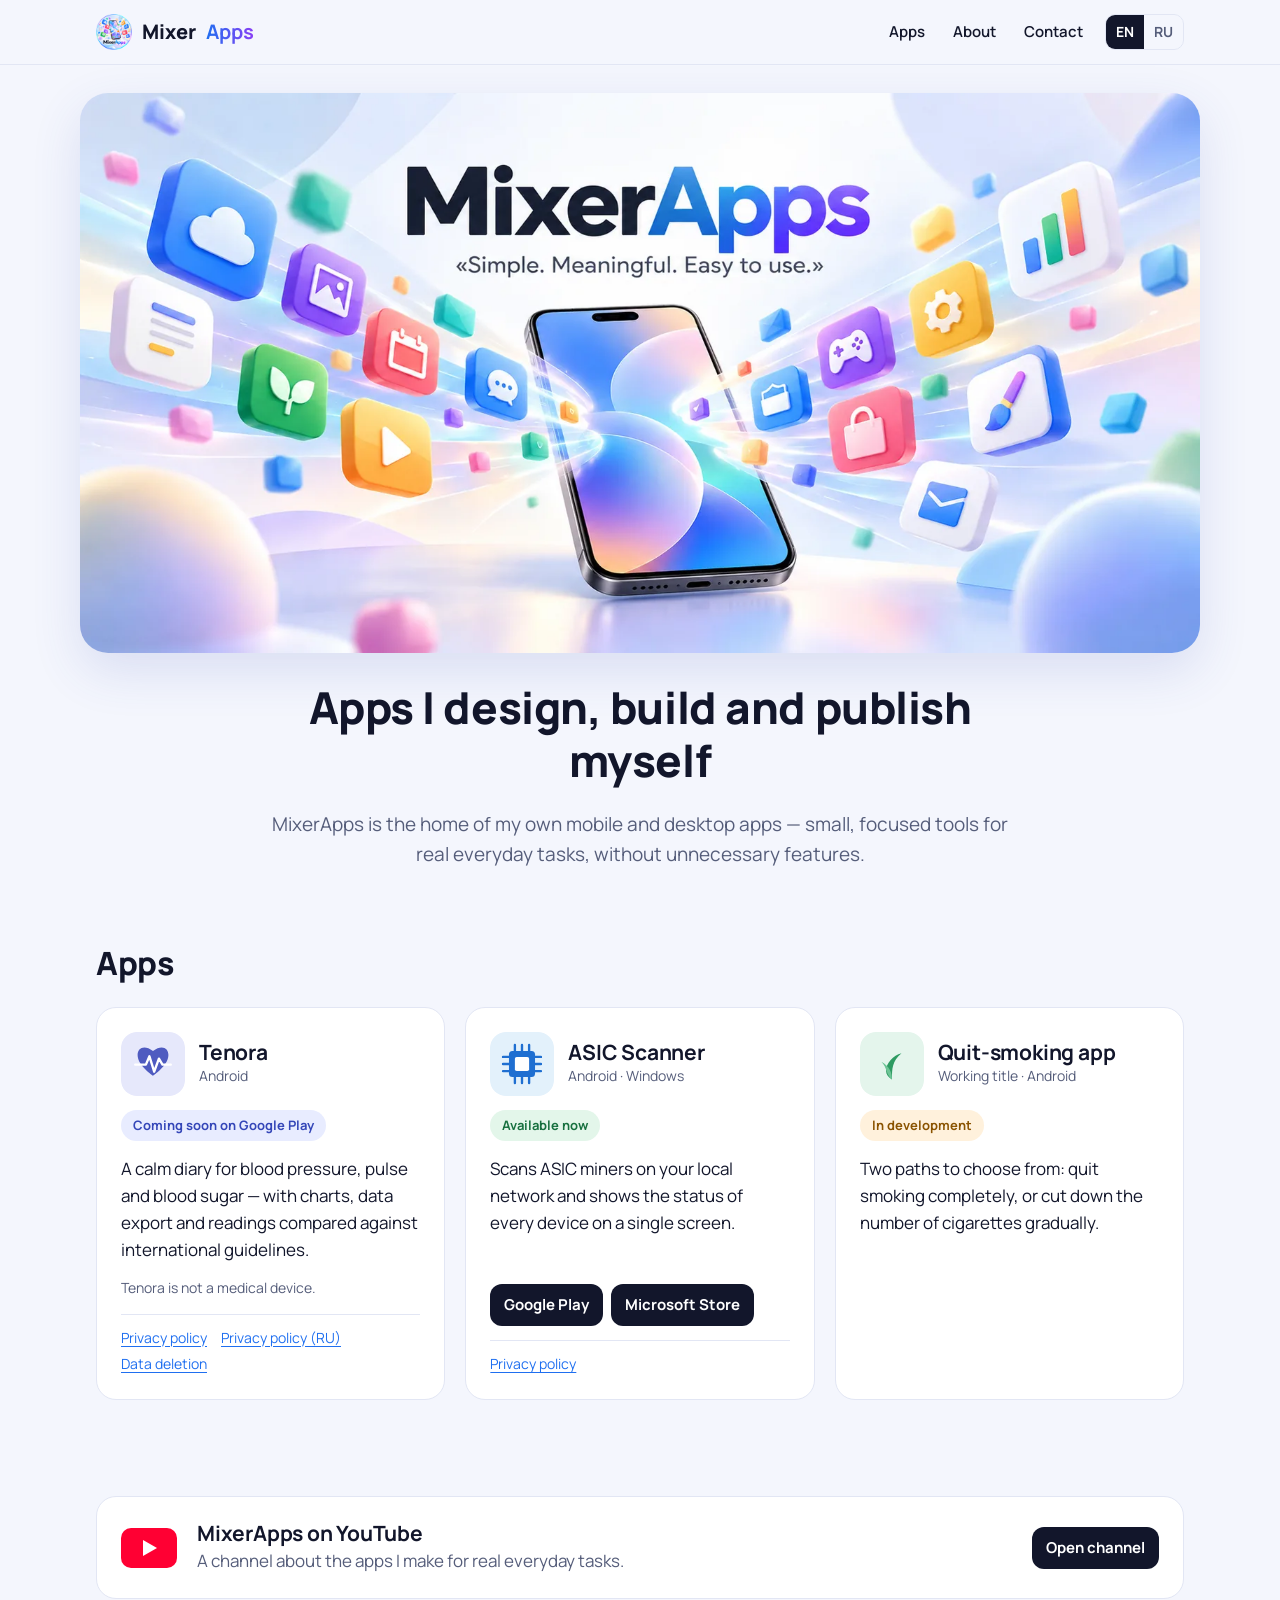
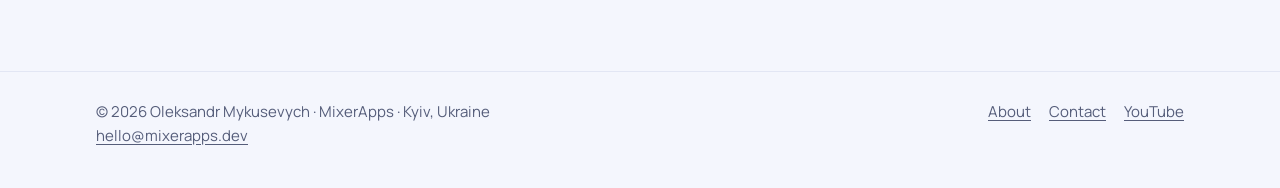
==== index.html @ 6820f3b6 "Draft: Home and About pages (EN/RU), images, favicon Co-Authored-By: Claude Opus 5.5 <noreply@anthro" ====
<!doctype html>
<html lang="en">
<head>
  <meta charset="utf-8">
  <meta name="viewport" content="width=device-width, initial-scale=1">
  <title>MixerApps — apps by Oleksandr Mykusevych</title>
  <meta name="description" content="MixerApps is the home of mobile and desktop apps made by Oleksandr Mykusevych in Kyiv: Tenora, ASIC Scanner and a quit-smoking app in development.">
  <link rel="canonical" href="https://mixerapps.dev/">
  <link rel="alternate" hreflang="en" href="https://mixerapps.dev/">
  <link rel="alternate" hreflang="ru" href="https://mixerapps.dev/ru/">
  <link rel="alternate" hreflang="x-default" href="https://mixerapps.dev/">
  <meta property="og:type" content="website">
  <meta property="og:site_name" content="MixerApps">
  <meta property="og:title" content="MixerApps — apps by Oleksandr Mykusevych">
  <meta property="og:description" content="Simple. Meaningful. Easy to use.">
  <meta property="og:url" content="https://mixerapps.dev/">
  <meta property="og:image" content="https://mixerapps.dev/assets/img/og-en.jpg">
  <meta name="twitter:card" content="summary_large_image">
  <link rel="icon" href="favicon.ico" sizes="any">
  <link rel="icon" type="image/png" sizes="32x32" href="assets/img/icon-32.png">
  <link rel="apple-touch-icon" href="assets/img/icon-180.png">
  <link rel="preconnect" href="https://fonts.googleapis.com">
  <link rel="preconnect" href="https://fonts.gstatic.com" crossorigin>
  <link rel="stylesheet" href="https://fonts.googleapis.com/css2?family=Manrope:wght@400;600;700;800&display=swap">
  <link rel="stylesheet" href="assets/css/style.css">
  <script type="application/ld+json">
  {
    "@context": "https://schema.org",
    "@type": "Organization",
    "name": "MixerApps",
    "url": "https://mixerapps.dev/",
    "logo": "https://mixerapps.dev/assets/img/icon-512.png",
    "email": "hello@mixerapps.dev",
    "founder": { "@type": "Person", "name": "Oleksandr Mykusevych" },
    "address": { "@type": "PostalAddress", "addressLocality": "Kyiv", "addressCountry": "UA" },
    "sameAs": ["https://www.youtube.com/@MixerApps"]
  }
  </script>
</head>
<body>
  <header class="site-header">
    <div class="wrap">
      <a class="brand" href="./"><img src="assets/img/logo-96.png" alt="" width="36" height="36">Mixer<b>Apps</b></a>
      <nav class="nav" aria-label="Main">
        <a href="#apps">Apps</a>
        <a href="about.html">About</a>
        <a href="contact.html">Contact</a>
        <div class="lang" aria-label="Language"><span>EN</span><a href="ru/" hreflang="ru" lang="ru">RU</a></div>
      </nav>
    </div>
  </header>

  <main>
    <div class="wrap hero">
      <picture>
        <source media="(max-width: 640px)" srcset="assets/img/hero-square-en.webp">
        <source media="(max-width: 1000px)" srcset="assets/img/hero-en-800.webp">
        <img src="assets/img/hero-en.webp" width="1600" height="800"
             alt="MixerApps — Simple. Meaningful. Easy to use. A phone with app icons flying into it.">
      </picture>
      <div class="hero-text">
        <h1>Apps I design, build and publish myself</h1>
        <p>MixerApps is the home of my own mobile and desktop apps — small, focused tools for real everyday tasks, without unnecessary features.</p>
      </div>
    </div>

    <section id="apps">
      <div class="wrap">
        <div class="section-head">
          <h2>Apps</h2>
        </div>
        <div class="apps">

          <article class="card">
            <div class="card-top">
              <img src="assets/img/tenora-icon.svg" alt="Tenora icon" width="64" height="64">
              <div><h3>Tenora</h3><p class="platform">Android</p></div>
            </div>
            <span class="badge soon">Coming soon on Google Play</span>
            <p>A calm diary for blood pressure, pulse and blood sugar — with charts, data export and readings compared against international guidelines.</p>
            <p class="note">Tenora is not a medical device.</p>
            <div class="links">
              <a href="https://mixerua.github.io/tenora-legal/">Privacy policy</a>
              <a href="https://mixerua.github.io/tenora-legal/privacy-ru.html" hreflang="ru">Privacy policy (RU)</a>
              <a href="https://mixerua.github.io/tenora-legal/data-deletion.html">Data deletion</a>
            </div>
          </article>

          <article class="card">
            <div class="card-top">
              <img src="assets/img/asicscanner-icon.svg" alt="ASIC Scanner icon" width="64" height="64">
              <div><h3>ASIC Scanner</h3><p class="platform">Android · Windows</p></div>
            </div>
            <span class="badge ok">Available now</span>
            <p>Scans ASIC miners on your local network and shows the status of every device on a single screen.</p>
            <div class="actions">
              <a class="btn" href="https://play.google.com/store/apps/details?id=com.kievminer.asicscanner">Google Play</a>
              <a class="btn" href="https://apps.microsoft.com/detail/9nqmk1lblxzn">Microsoft Store</a>
            </div>
            <div class="links">
              <a href="https://mixerua.github.io/asicscanner-privacy/">Privacy policy</a>
            </div>
          </article>

          <article class="card">
            <div class="card-top">
              <img src="assets/img/quit-icon.svg" alt="" width="64" height="64">
              <div><h3>Quit-smoking app</h3><p class="platform">Working title · Android</p></div>
            </div>
            <span class="badge dev">In development</span>
            <p>Two paths to choose from: quit smoking completely, or cut down the number of cigarettes gradually.</p>
          </article>

        </div>
      </div>
    </section>

    <section>
      <div class="wrap">
        <a class="yt" href="https://www.youtube.com/@MixerApps" style="text-decoration:none;color:inherit">
          <svg viewBox="0 0 56 40" aria-hidden="true"><rect width="56" height="40" rx="10" fill="#ff0033"/><path d="M22 12l14 8-14 8z" fill="#fff"/></svg>
          <div>
            <h3 style="margin:0">MixerApps on YouTube</h3>
            <p>A channel about the apps I make for real everyday tasks.</p>
          </div>
          <span class="btn">Open channel</span>
        </a>
      </div>
    </section>
  </main>

  <footer class="site-footer">
    <div class="wrap">
      <div>© 2026 Oleksandr Mykusevych · MixerApps · Kyiv, Ukraine<br>
        <a href="mailto:hello@mixerapps.dev">hello@mixerapps.dev</a></div>
      <nav aria-label="Footer">
        <a href="about.html">About</a>
        <a href="contact.html">Contact</a>
        <a href="https://www.youtube.com/@MixerApps">YouTube</a>
      </nav>
    </div>
  </footer>
</body>
</html>
---- assets/css/style.css ----
/* MixerApps — one stylesheet for the whole site. Colours are set once here. */
:root {
  --ink: #12162b;
  --muted: #555d7a;
  --bg: #f4f6fd;
  --card: #ffffff;
  --line: #e2e6f4;
  --blue: #1f6ff0;
  --violet: #8a3ff5;
  --brand: linear-gradient(90deg, var(--blue), var(--violet));
  --ok-bg: #e3f6ea;   --ok-ink: #17703f;
  --soon-bg: #e8ecff; --soon-ink: #3446b8;
  --dev-bg: #fff1dc;  --dev-ink: #8a5300;
  --radius: 20px;
  --wrap: 1120px;
}

* { box-sizing: border-box; }
html { -webkit-text-size-adjust: 100%; }
body {
  margin: 0;
  font-family: "Manrope", system-ui, -apple-system, "Segoe UI", Roboto, sans-serif;
  font-size: 17px;
  line-height: 1.6;
  color: var(--ink);
  background: var(--bg);
}
img { max-width: 100%; height: auto; display: block; }
a { color: var(--blue); text-underline-offset: 3px; }
a:hover { color: var(--violet); }
h1, h2, h3 { line-height: 1.2; letter-spacing: -0.01em; margin: 0 0 .5em; }
h1 { font-size: clamp(28px, 4.2vw, 44px); font-weight: 800; }
h2 { font-size: clamp(24px, 3vw, 32px); font-weight: 800; }
h3 { font-size: 21px; font-weight: 700; }
p { margin: 0 0 1em; }
.wrap { max-width: var(--wrap); margin: 0 auto; padding: 0 16px; }
.visually-hidden { position: absolute; width: 1px; height: 1px; overflow: hidden; clip: rect(0 0 0 0); }

/* Header */
.site-header {
  position: sticky; top: 0; z-index: 10;
  background: rgba(244, 246, 253, .88);
  backdrop-filter: blur(10px);
  border-bottom: 1px solid var(--line);
}
.site-header .wrap { display: flex; align-items: center; gap: 16px; min-height: 64px; }
.brand { display: flex; align-items: center; gap: 10px; text-decoration: none; color: var(--ink); font-weight: 800; font-size: 20px; }
.brand img { width: 36px; height: 36px; }
.brand b { background: var(--brand); -webkit-background-clip: text; background-clip: text; color: transparent; }
.nav { display: flex; gap: 4px; margin-left: auto; align-items: center; flex-wrap: wrap; }
.nav a { color: var(--ink); text-decoration: none; font-weight: 600; font-size: 15px; padding: 8px 12px; border-radius: 10px; }
.nav a:hover, .nav a[aria-current="page"] { background: #e6eafb; color: var(--ink); }
.lang { display: flex; border: 1px solid var(--line); border-radius: 10px; overflow: hidden; margin-left: 6px; }
.lang a, .lang span { padding: 6px 10px; font-size: 14px; font-weight: 700; text-decoration: none; }
.lang span { background: var(--ink); color: #fff; }
.lang a { color: var(--muted); }
@media (max-width: 640px) {
  .site-header .wrap { flex-wrap: wrap; padding-top: 8px; padding-bottom: 8px; }
  .nav { margin-left: 0; width: 100%; justify-content: space-between; }
  .nav a { padding: 6px 8px; }
}

/* Hero */
.hero { padding: 28px 0 8px; }
.hero picture img { width: 100%; border-radius: 28px; box-shadow: 0 18px 50px rgba(60, 80, 180, .14); }
.hero-text { max-width: 760px; margin: 28px auto 0; text-align: center; }
.hero-text p { color: var(--muted); font-size: 19px; }

/* Sections */
section { padding: 48px 0; }
.section-head { margin-bottom: 24px; }
.section-head p { color: var(--muted); }

/* App cards */
.apps { display: grid; grid-template-columns: repeat(3, 1fr); gap: 20px; }
@media (max-width: 960px) { .apps { grid-template-columns: 1fr; } }
.card {
  background: var(--card); border: 1px solid var(--line); border-radius: var(--radius);
  padding: 24px; display: flex; flex-direction: column; gap: 14px;
}
.card-top { display: flex; align-items: center; gap: 14px; }
.card-top img { width: 64px; height: 64px; border-radius: 16px; flex: none; }
.card h3 { margin: 0; }
.platform { color: var(--muted); font-size: 14px; margin: 2px 0 0; }
.card p { margin: 0; }
.badge { align-self: flex-start; font-size: 13px; font-weight: 700; padding: 5px 12px; border-radius: 999px; }
.badge.ok { background: var(--ok-bg); color: var(--ok-ink); }
.badge.soon { background: var(--soon-bg); color: var(--soon-ink); }
.badge.dev { background: var(--dev-bg); color: var(--dev-ink); }
.note { font-size: 14px; color: var(--muted); }
.actions { display: flex; flex-wrap: wrap; gap: 8px; margin-top: auto; }
.btn {
  display: inline-block; padding: 9px 14px; border-radius: 12px; font-weight: 700; font-size: 15px;
  text-decoration: none; background: var(--ink); color: #fff;
}
.btn:hover { background: #2a3160; color: #fff; }
.links { display: flex; flex-wrap: wrap; gap: 4px 14px; font-size: 14px; padding-top: 12px; border-top: 1px solid var(--line); }

/* YouTube strip */
.yt { display: flex; align-items: center; gap: 20px; background: var(--card); border: 1px solid var(--line); border-radius: var(--radius); padding: 24px; }
.yt svg { width: 56px; height: 40px; flex: none; }
.yt div { flex: 1; }
.yt p { margin: 0; color: var(--muted); }
@media (max-width: 640px) { .yt { flex-direction: column; align-items: flex-start; } }

/* About */
.about { display: grid; grid-template-columns: 220px 1fr; gap: 40px; align-items: start; }
.about img { width: 220px; border-radius: 50%; }
@media (max-width: 760px) { .about { grid-template-columns: 1fr; } .about img { width: 140px; } }
.facts { display: grid; grid-template-columns: max-content 1fr; gap: 8px 20px; margin: 24px 0; padding: 20px 24px; background: var(--card); border: 1px solid var(--line); border-radius: var(--radius); }
.facts dt { color: var(--muted); }
.facts dd { margin: 0; font-weight: 600; }
@media (max-width: 480px) { .facts { grid-template-columns: 1fr; gap: 2px; } .facts dd { margin-bottom: 10px; } }
.plain-list { padding-left: 1.2em; }
.plain-list li { margin-bottom: .4em; }

/* Footer */
.site-footer { border-top: 1px solid var(--line); padding: 28px 0 40px; margin-top: 24px; font-size: 15px; color: var(--muted); }
.site-footer .wrap { display: flex; flex-wrap: wrap; gap: 12px 28px; justify-content: space-between; }
.site-footer a { color: var(--muted); }
.site-footer nav { display: flex; flex-wrap: wrap; gap: 6px 18px; }
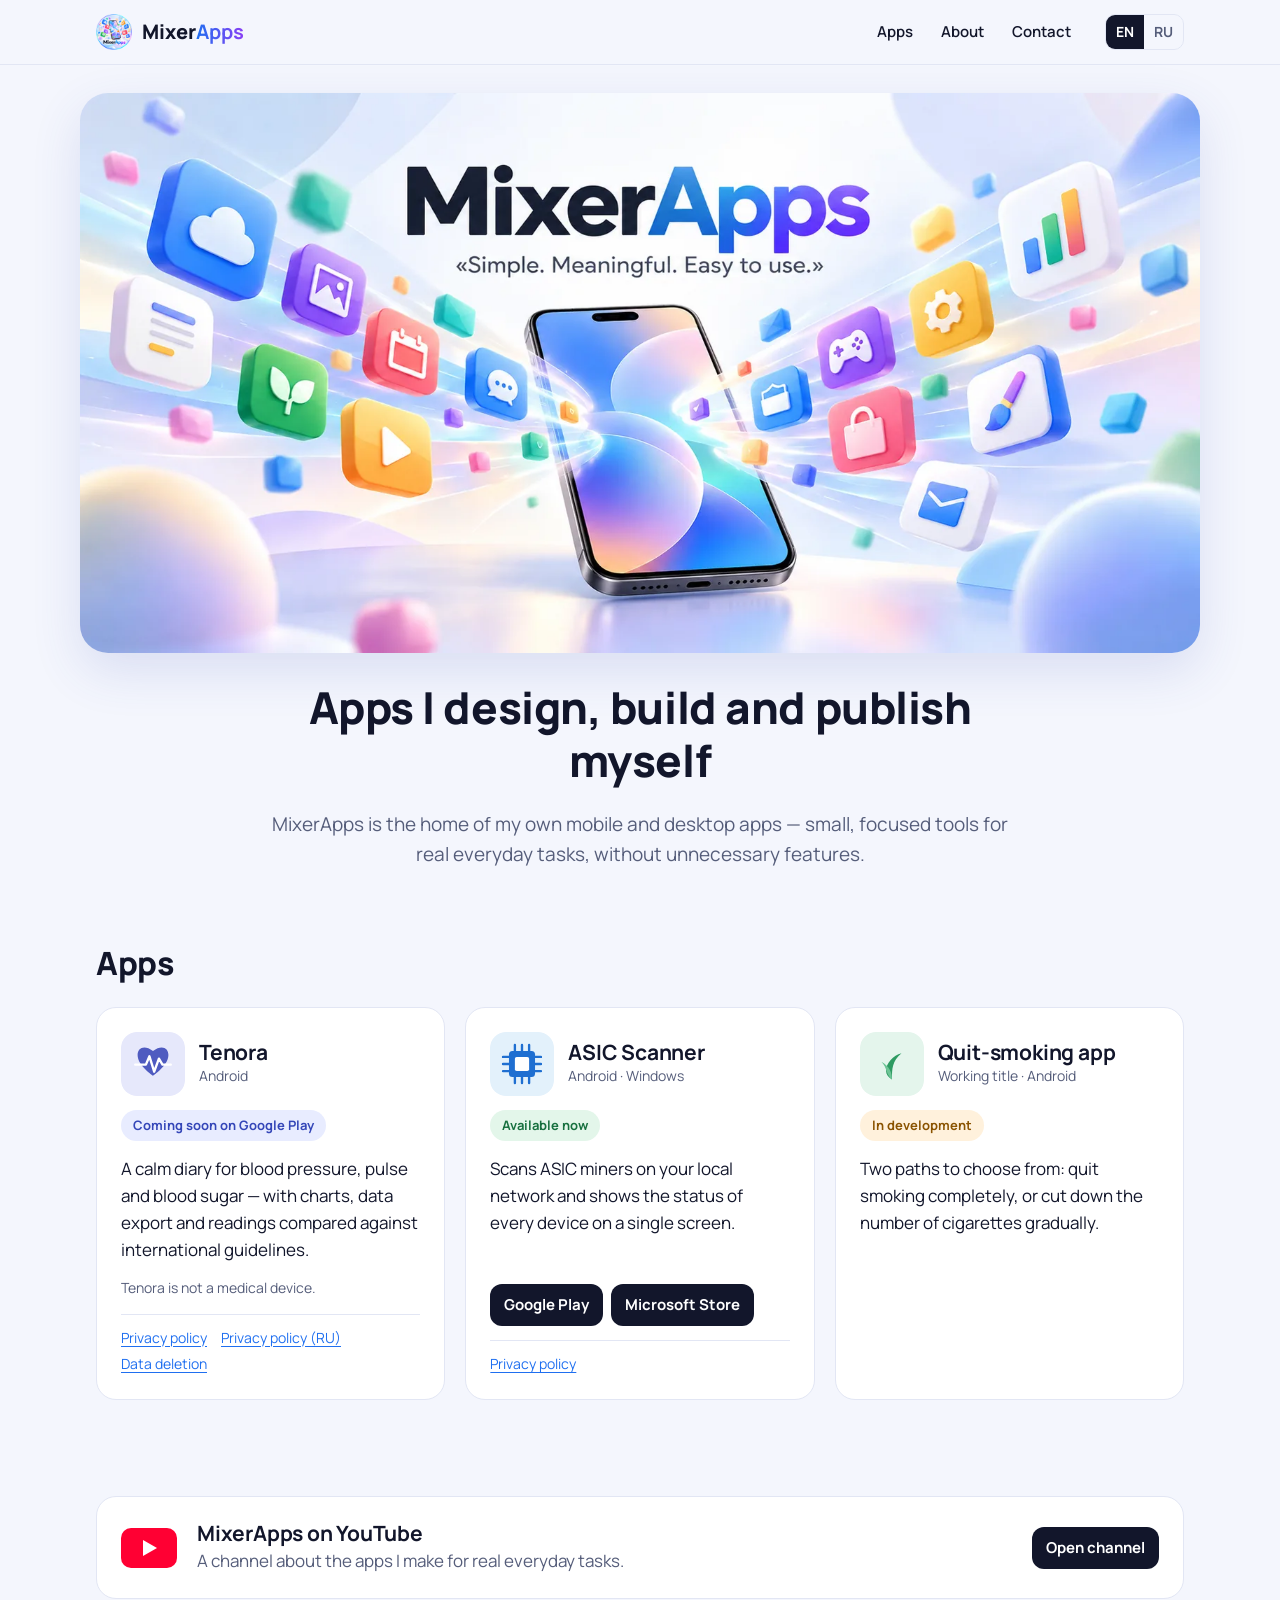
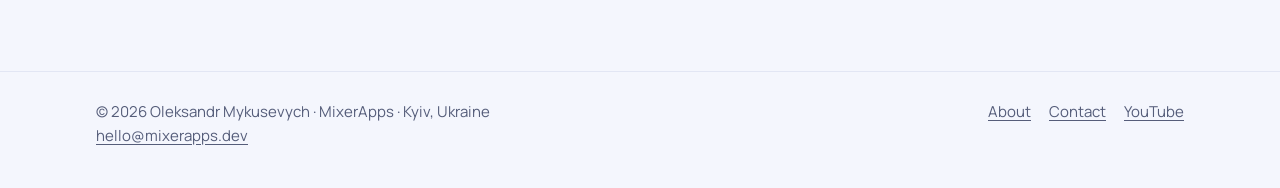
==== commit eece5685: "Header: fix wordmark gap, language switcher next to logo on phones Co-Authored-By: Claude Opus 5.5 <" ====
--- a/index.html
+++ b/index.html
@@ -40,13 +40,13 @@
 <body>
   <header class="site-header">
     <div class="wrap">
-      <a class="brand" href="./"><img src="assets/img/logo-96.png" alt="" width="36" height="36">Mixer<b>Apps</b></a>
+      <a class="brand" href="./"><img src="assets/img/logo-96.png" alt="" width="36" height="36"><span>Mixer<b>Apps</b></span></a>
       <nav class="nav" aria-label="Main">
         <a href="#apps">Apps</a>
         <a href="about.html">About</a>
         <a href="contact.html">Contact</a>
-        <div class="lang" aria-label="Language"><span>EN</span><a href="ru/" hreflang="ru" lang="ru">RU</a></div>
       </nav>
+      <div class="lang" aria-label="Language"><span>EN</span><a href="ru/" hreflang="ru" lang="ru">RU</a></div>
     </div>
   </header>
 
--- a/assets/css/style.css
+++ b/assets/css/style.css
@@ -56,7 +56,8 @@
 .lang a { color: var(--muted); }
 @media (max-width: 640px) {
   .site-header .wrap { flex-wrap: wrap; padding-top: 8px; padding-bottom: 8px; }
-  .nav { margin-left: 0; width: 100%; justify-content: space-between; }
+  .lang { order: 2; margin-left: auto; }
+  .nav { order: 3; margin-left: 0; width: 100%; justify-content: space-between; }
   .nav a { padding: 6px 8px; }
 }
 
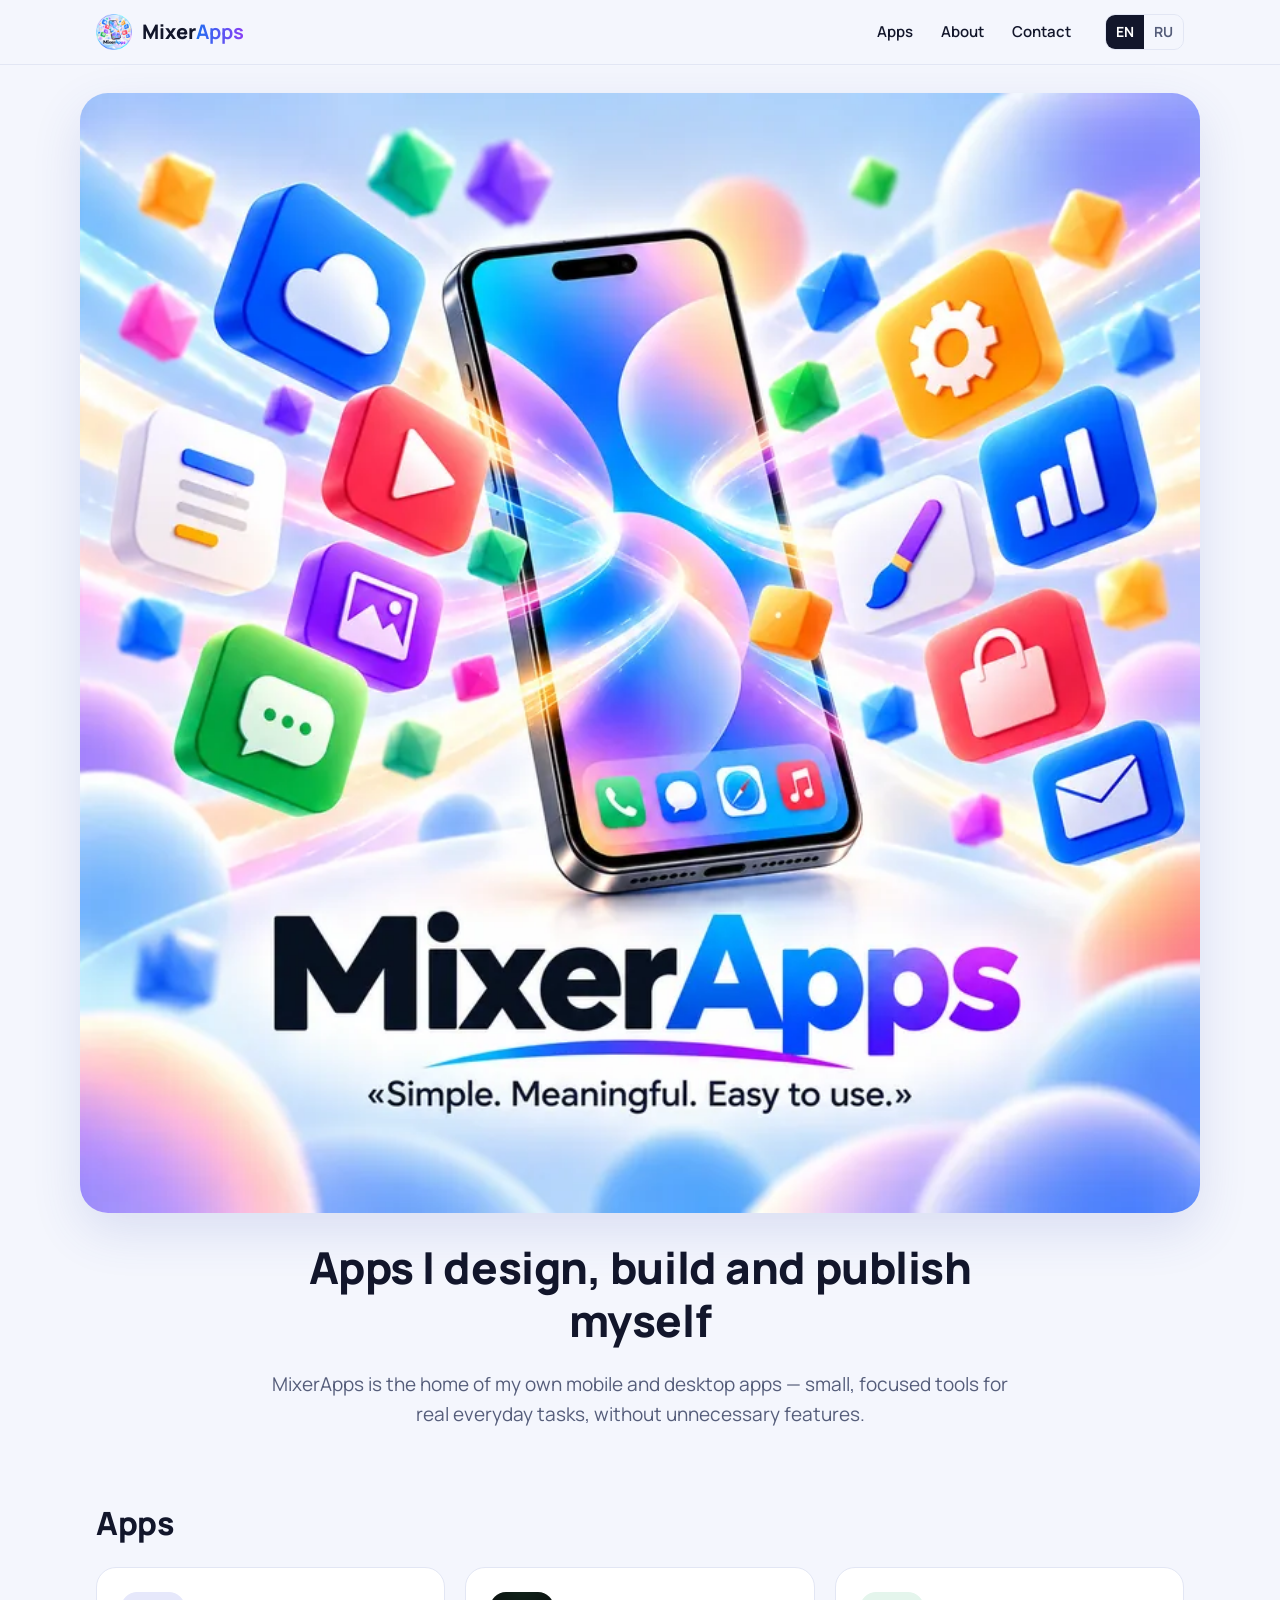
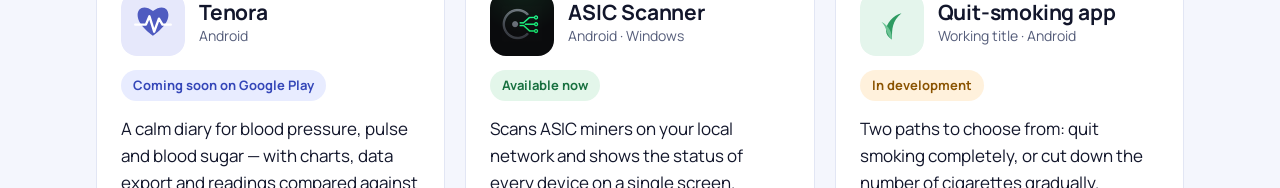
==== commit 3779914e: "Contact page (EN/RU), real ASIC Scanner icon, back up ASIC Scanner store assets Co-Authored-By: Clau" ====
--- a/index.html
+++ b/index.html
@@ -88,7 +88,7 @@
 
           <article class="card">
             <div class="card-top">
-              <img src="assets/img/asicscanner-icon.svg" alt="ASIC Scanner icon" width="64" height="64">
+              <img src="assets/img/asicscanner-icon.png" alt="ASIC Scanner icon" width="64" height="64">
               <div><h3>ASIC Scanner</h3><p class="platform">Android · Windows</p></div>
             </div>
             <span class="badge ok">Available now</span>
--- a/assets/css/style.css
+++ b/assets/css/style.css
@@ -120,3 +120,5 @@
 .site-footer .wrap { display: flex; flex-wrap: wrap; gap: 12px 28px; justify-content: space-between; }
 .site-footer a { color: var(--muted); }
 .site-footer nav { display: flex; flex-wrap: wrap; gap: 6px 18px; }
+
+.narrow { max-width: 760px; }
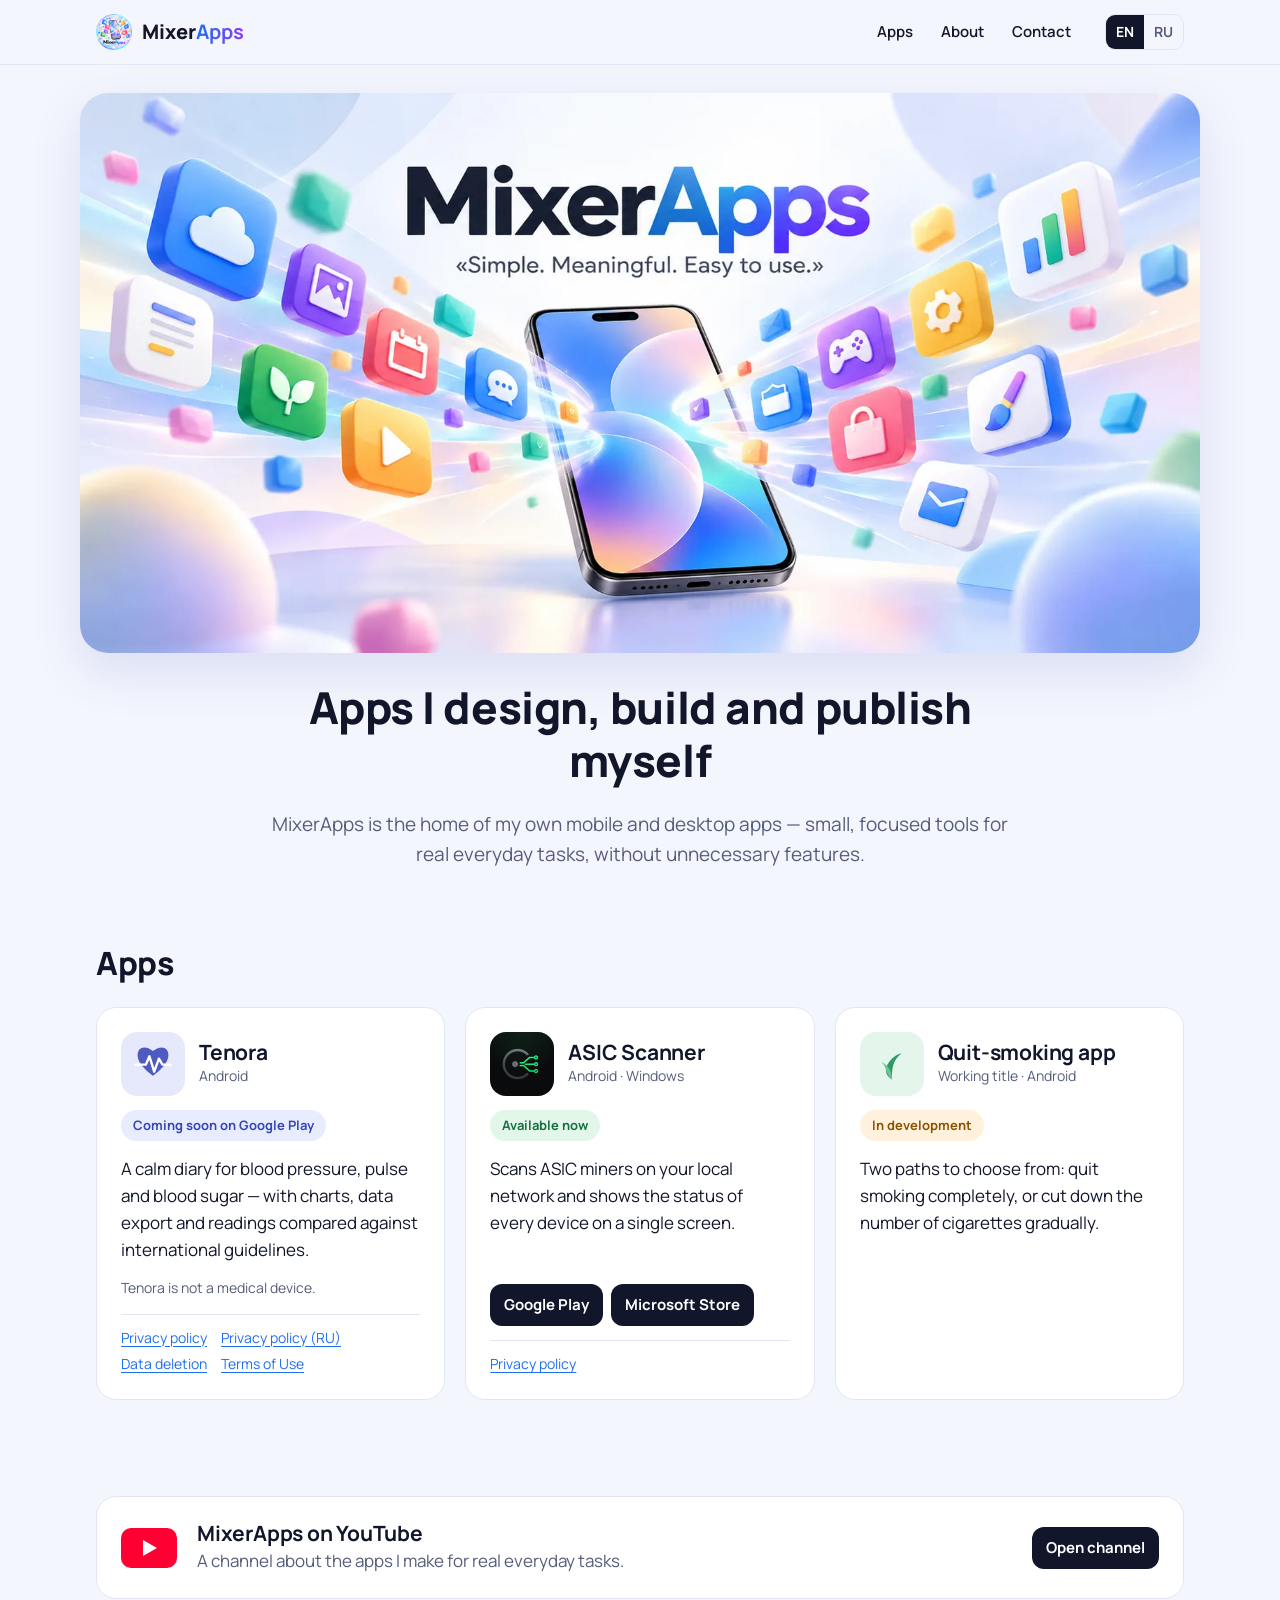
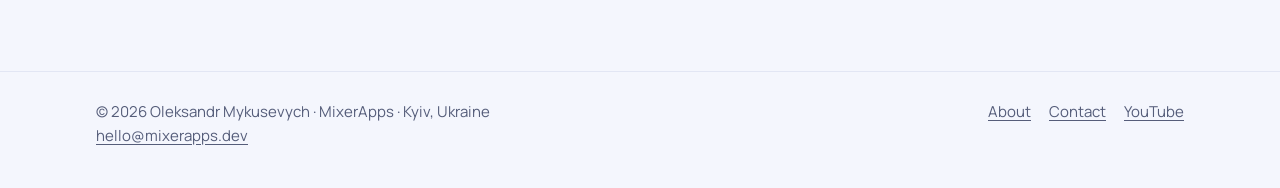
==== commit fa43ac41: "Add app-ads.txt (AdMob) and Terms of Use links Co-Authored-By: Claude Sonnet 5.5 <noreply@anthropic." ====
--- a/index.html
+++ b/index.html
@@ -83,6 +83,7 @@
               <a href="https://mixerua.github.io/tenora-legal/">Privacy policy</a>
               <a href="https://mixerua.github.io/tenora-legal/privacy-ru.html" hreflang="ru">Privacy policy (RU)</a>
               <a href="https://mixerua.github.io/tenora-legal/data-deletion.html">Data deletion</a>
+              <a href="https://mixerua.github.io/tenora-legal/terms.html">Terms of Use</a>
             </div>
           </article>
 
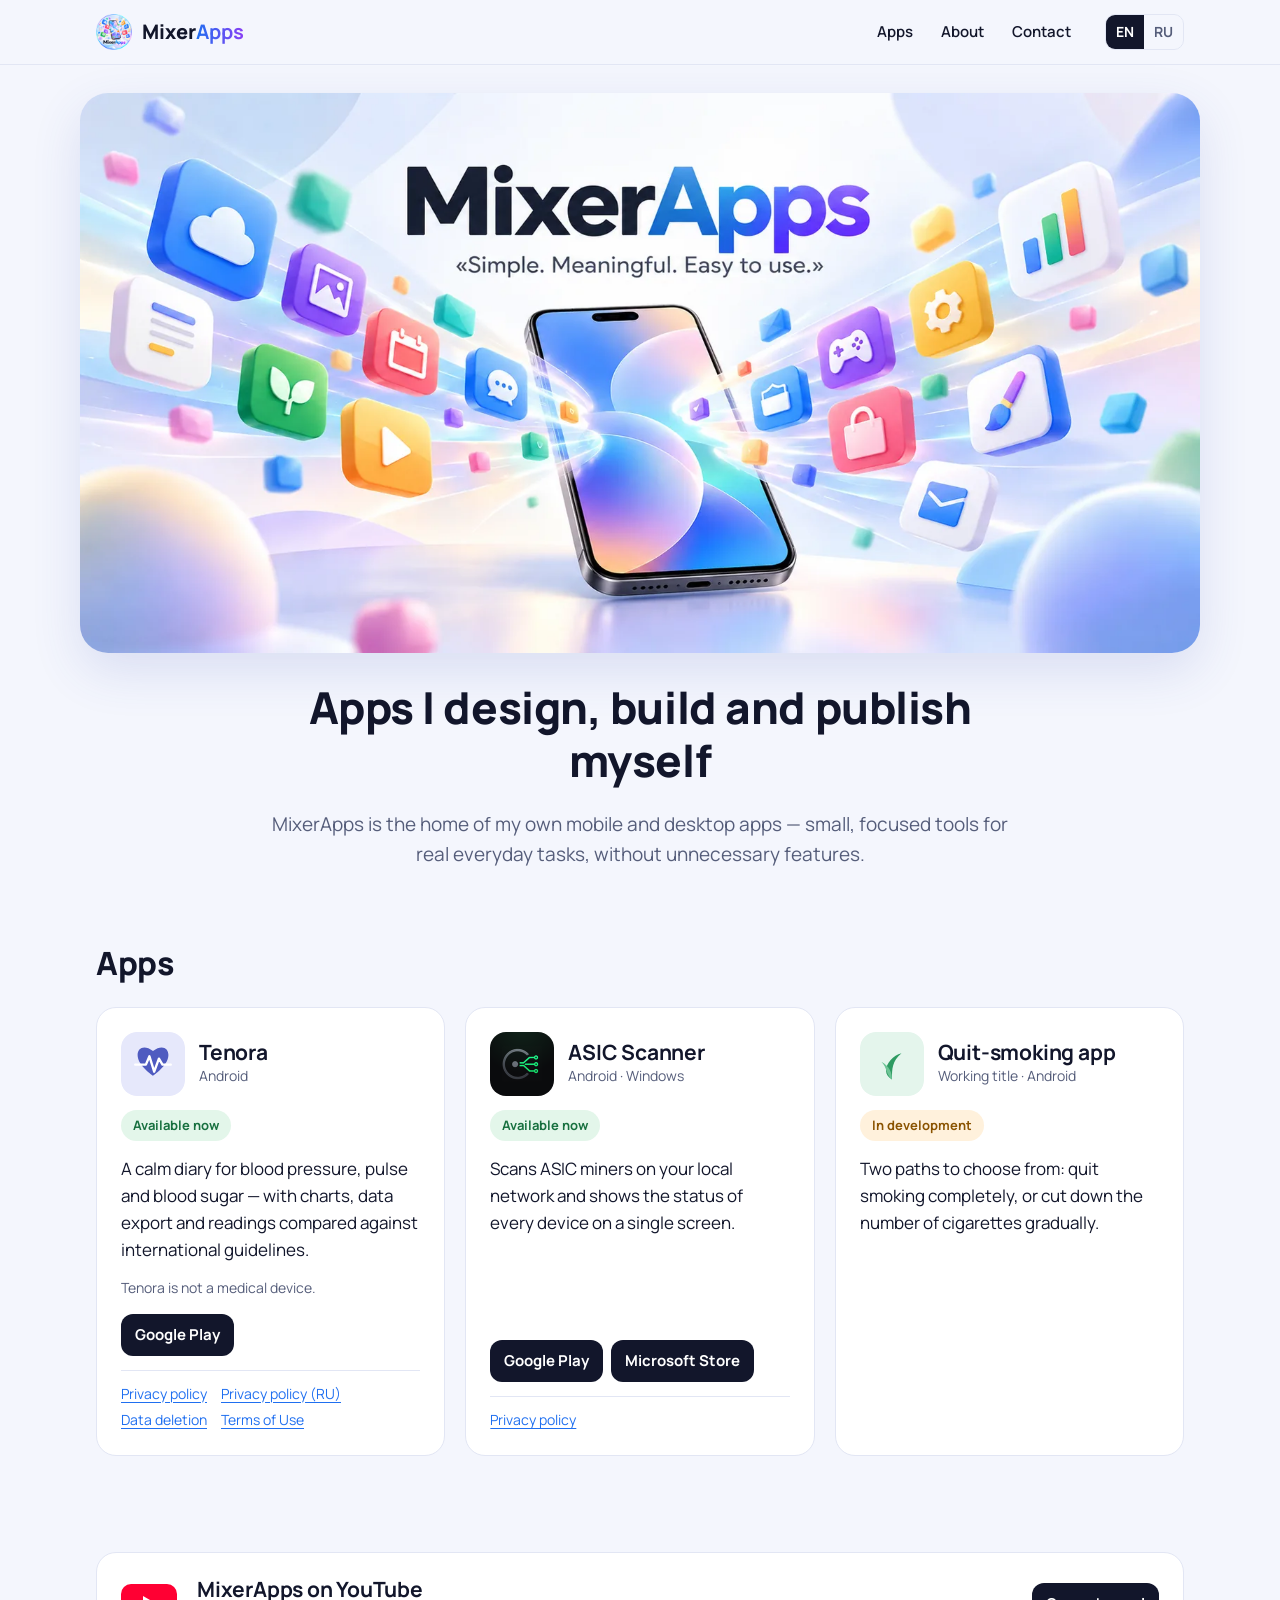
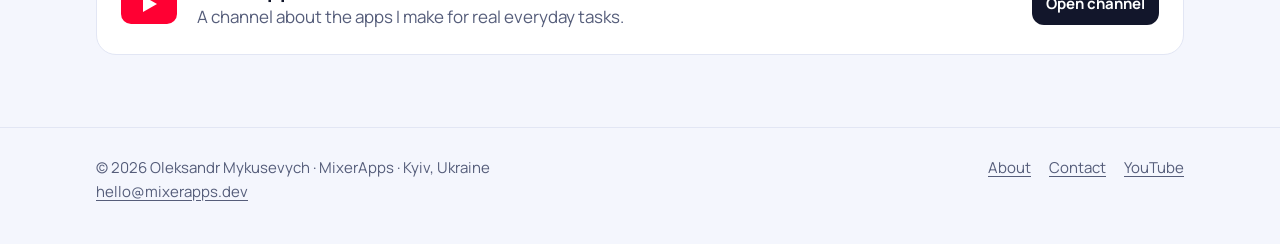
==== commit e9292dd4: "Tenora is live on Google Play: status and download button Co-Authored-By: Claude Opus 5.5 <noreply@a" ====
--- a/index.html
+++ b/index.html
@@ -76,9 +76,12 @@
               <img src="assets/img/tenora-icon.svg" alt="Tenora icon" width="64" height="64">
               <div><h3>Tenora</h3><p class="platform">Android</p></div>
             </div>
-            <span class="badge soon">Coming soon on Google Play</span>
+            <span class="badge ok">Available now</span>
             <p>A calm diary for blood pressure, pulse and blood sugar — with charts, data export and readings compared against international guidelines.</p>
             <p class="note">Tenora is not a medical device.</p>
+            <div class="actions">
+              <a class="btn" href="https://play.google.com/store/apps/details?id=app.tenora.android">Google Play</a>
+            </div>
             <div class="links">
               <a href="https://mixerua.github.io/tenora-legal/">Privacy policy</a>
               <a href="https://mixerua.github.io/tenora-legal/privacy-ru.html" hreflang="ru">Privacy policy (RU)</a>
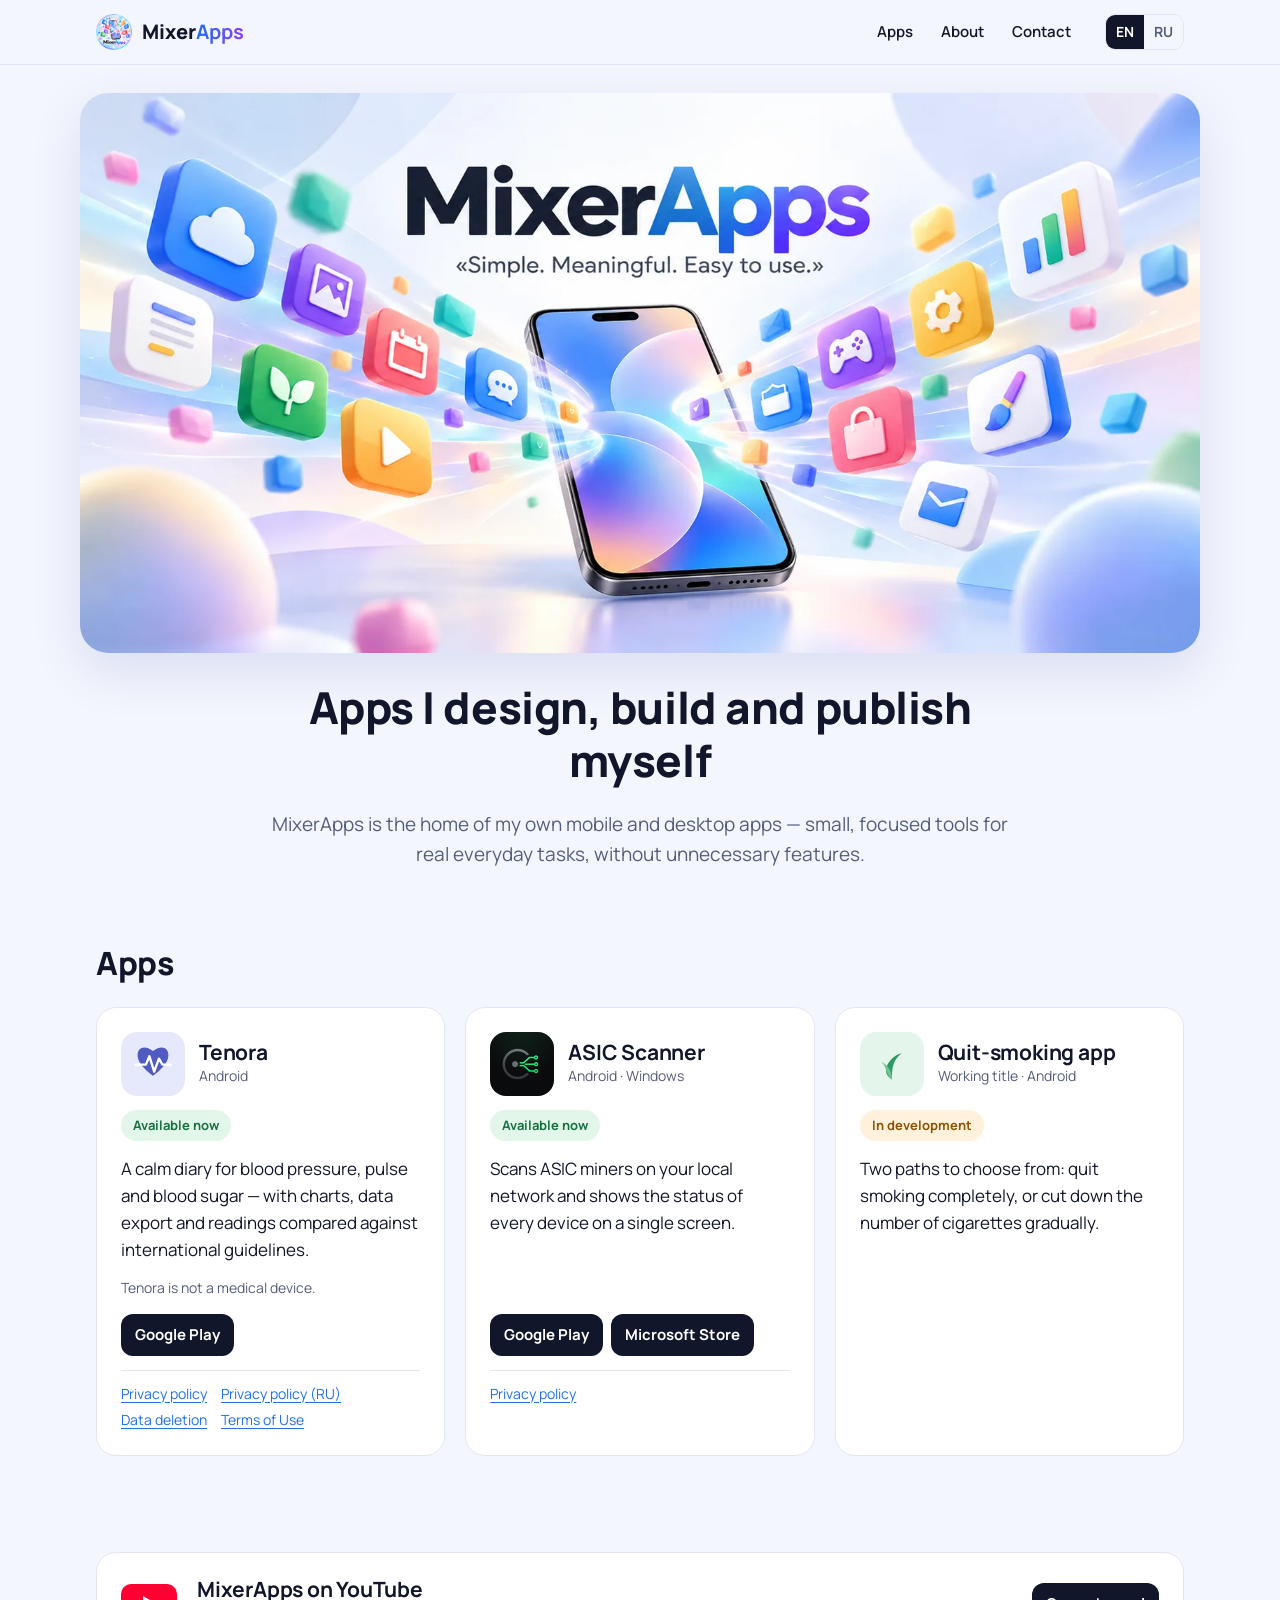
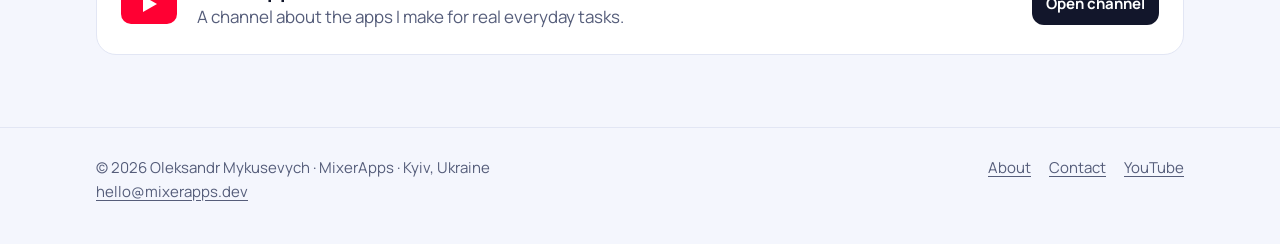
==== commit ad4ac730: "App cards: align buttons and links across cards with a shared grid Co-Authored-By: Claude Opus 5.5 <" ====
--- a/index.html
+++ b/index.html
@@ -77,8 +77,10 @@
               <div><h3>Tenora</h3><p class="platform">Android</p></div>
             </div>
             <span class="badge ok">Available now</span>
-            <p>A calm diary for blood pressure, pulse and blood sugar — with charts, data export and readings compared against international guidelines.</p>
-            <p class="note">Tenora is not a medical device.</p>
+            <div class="desc">
+              <p>A calm diary for blood pressure, pulse and blood sugar — with charts, data export and readings compared against international guidelines.</p>
+              <p class="note">Tenora is not a medical device.</p>
+            </div>
             <div class="actions">
               <a class="btn" href="https://play.google.com/store/apps/details?id=app.tenora.android">Google Play</a>
             </div>
@@ -96,7 +98,9 @@
               <div><h3>ASIC Scanner</h3><p class="platform">Android · Windows</p></div>
             </div>
             <span class="badge ok">Available now</span>
-            <p>Scans ASIC miners on your local network and shows the status of every device on a single screen.</p>
+            <div class="desc">
+              <p>Scans ASIC miners on your local network and shows the status of every device on a single screen.</p>
+            </div>
             <div class="actions">
               <a class="btn" href="https://play.google.com/store/apps/details?id=com.kievminer.asicscanner">Google Play</a>
               <a class="btn" href="https://apps.microsoft.com/detail/9nqmk1lblxzn">Microsoft Store</a>
@@ -112,7 +116,9 @@
               <div><h3>Quit-smoking app</h3><p class="platform">Working title · Android</p></div>
             </div>
             <span class="badge dev">In development</span>
-            <p>Two paths to choose from: quit smoking completely, or cut down the number of cigarettes gradually.</p>
+            <div class="desc">
+              <p>Two paths to choose from: quit smoking completely, or cut down the number of cigarettes gradually.</p>
+            </div>
           </article>
 
         </div>
--- a/assets/css/style.css
+++ b/assets/css/style.css
@@ -84,12 +84,15 @@
 .card h3 { margin: 0; }
 .platform { color: var(--muted); font-size: 14px; margin: 2px 0 0; }
 .card p { margin: 0; }
-.badge { align-self: flex-start; font-size: 13px; font-weight: 700; padding: 5px 12px; border-radius: 999px; }
+.desc { display: flex; flex-direction: column; gap: 14px; }
+/* Cards share one grid: every row (icon, badge, text, buttons, links) lines up across cards. */
+.card { display: grid; grid-row: span 5; grid-template-rows: subgrid; row-gap: 14px; align-content: start; }
+.badge { align-self: start; justify-self: start; font-size: 13px; font-weight: 700; padding: 5px 12px; border-radius: 999px; }
 .badge.ok { background: var(--ok-bg); color: var(--ok-ink); }
 .badge.soon { background: var(--soon-bg); color: var(--soon-ink); }
 .badge.dev { background: var(--dev-bg); color: var(--dev-ink); }
 .note { font-size: 14px; color: var(--muted); }
-.actions { display: flex; flex-wrap: wrap; gap: 8px; margin-top: auto; }
+.actions { display: flex; flex-wrap: wrap; gap: 8px; align-content: start; }
 .btn {
   display: inline-block; padding: 9px 14px; border-radius: 12px; font-weight: 700; font-size: 15px;
   text-decoration: none; background: var(--ink); color: #fff;
